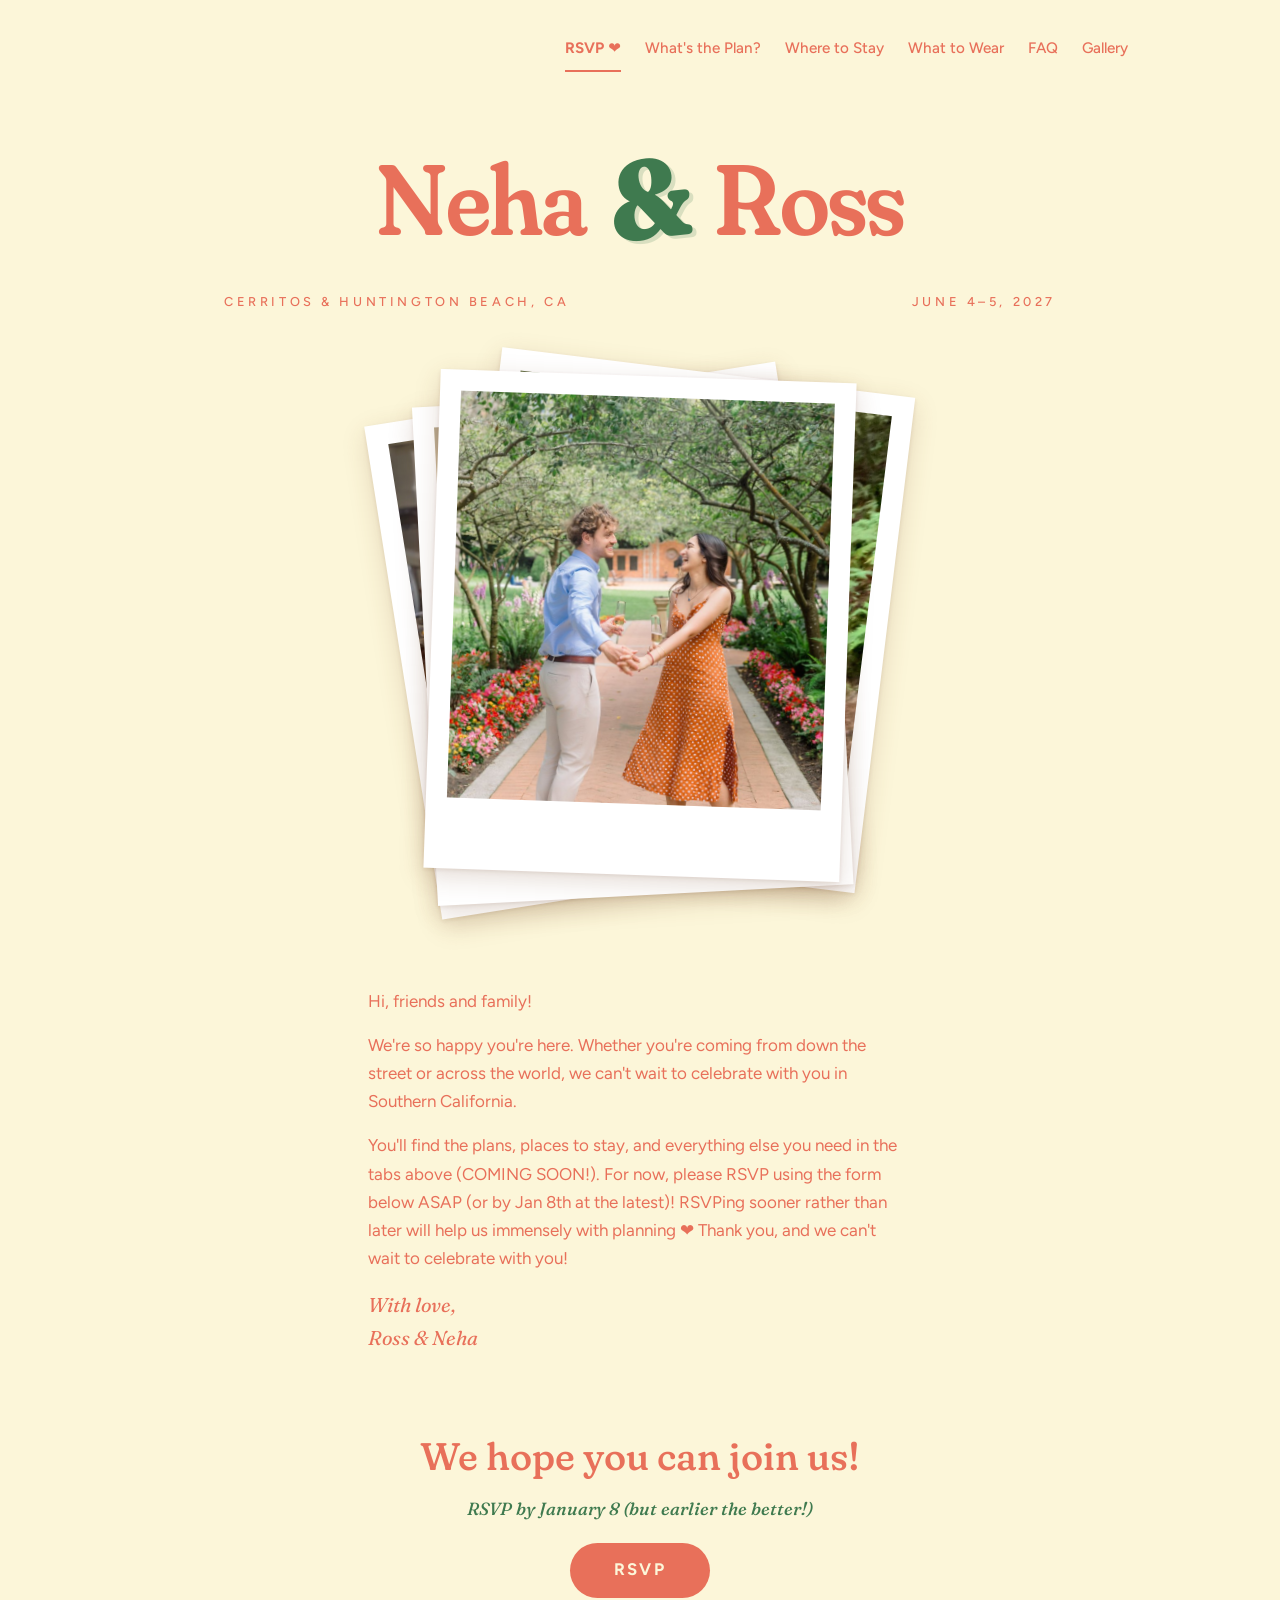
==== index.html @ 34937828 "Update RSVP section, ampersand, and add link preview - Clearer & between names - <3 -> heart emoji; " ====
<!DOCTYPE html>
<html lang="en">
<head>
  <meta charset="UTF-8">
  <meta name="viewport" content="width=device-width, initial-scale=1.0">
  <title>June 4–5, 2027 | Neha &amp; Ross</title>
  <meta name="description" content="Neha Jain and Ross Kelly are getting married June 4–5, 2027, in Cerritos and Huntington Beach, California.">
  <meta property="og:type" content="website">
  <meta property="og:title" content="Neha &amp; Ross · June 4–5, 2027">
  <meta property="og:description" content="Wedding details and RSVP. We can't wait to celebrate with you in Southern California!">
  <meta property="og:url" content="https://nehajain1120.github.io/neha-ross-wedding/">
  <meta property="og:image" content="https://nehajain1120.github.io/neha-ross-wedding/images/share.jpg">
  <meta property="og:image:width" content="1200">
  <meta property="og:image:height" content="630">
  <meta name="twitter:card" content="summary_large_image">
  <meta name="theme-color" content="#FCF6D9">
  <link rel="preconnect" href="https://fonts.googleapis.com">
  <link rel="preconnect" href="https://fonts.gstatic.com" crossorigin>
  <link href="https://fonts.googleapis.com/css2?family=Fraunces:ital,opsz,wght,SOFT,WONK@0,9..144,100..900,0..100,0..1;1,9..144,100..900,0..100,0..1&family=Figtree:wght@400;500;600;700&display=swap" rel="stylesheet">
  <link rel="stylesheet" href="style.css?v=3">
</head>
<body>
<div class="page">
  <nav class="nav" aria-label="Main">
    <a href="index.html" aria-current="page">RSVP ❤️</a>
    <a href="schedule.html">What's the Plan?</a>
    <a href="stay.html">Where to Stay</a>
    <a href="attire.html">What to Wear</a>
    <a href="faq.html">FAQ</a>
    <a href="gallery.html">Gallery</a>
  </nav>

  <h1 class="names">Neha <span class="amp">&amp;</span> Ross</h1>
  <p class="meta"><span>Cerritos &amp; Huntington Beach, CA</span><span>June 4–5, 2027</span></p>

  <!-- Polaroid slideshow: photos live in /images (photo-01.jpg to photo-14.jpg);
       slideshow.js cycles through them. Last figure is the top of the stack. -->
  <div class="stack" id="stack" role="group" aria-label="Photos of Neha and Ross">
    <figure class="polaroid"><img src="images/photo-04.jpg" alt="Neha and Ross"></figure>
    <figure class="polaroid"><img src="images/photo-03.jpg" alt="Neha and Ross"></figure>
    <figure class="polaroid"><img src="images/photo-02.jpg" alt="Neha and Ross"></figure>
    <figure class="polaroid"><img src="images/photo-01.jpg" alt="Neha and Ross"></figure>
  </div>

  <section class="section" id="note">
    <p>Hi, friends and family!</p>
    <p>We're so happy you're here. Whether you're coming from down the street or across the world, we can't wait to celebrate with you in Southern California.</p>
    <p>You'll find the plans, places to stay, and everything else you need in the tabs above (COMING SOON!). For now, please RSVP using the form below ASAP (or by Jan 8th at the latest)! RSVPing sooner rather than later will help us immensely with planning ❤️ Thank you, and we can't wait to celebrate with you!</p>
    <p class="signoff">With love,<br>Ross &amp; Neha</p>
  </section>

  <section class="section" id="rsvp">
    <h2>We hope you can join us!</h2>
    <!-- RSVP LINK: paste your Google Form link between the quotes in href below,
         replacing the "#". Example: href="https://forms.gle/yourFormId" -->
    <p class="deadline">RSVP by January 8 (but earlier the better!)</p>
    <a class="btn" href="#">RSVP</a>
  </section>
</div>
<script src="slideshow.js"></script>
</body>
</html>
---- style.css ----
:root {
  --cream: #FCF6D9;
  --coral: #E8705A;
  --green: #3F7A4F;
  --serif: "Fraunces", Georgia, serif;
  --sans: "Figtree", system-ui, -apple-system, "Segoe UI", sans-serif;
}
*, *::before, *::after { box-sizing: border-box; }
body {
  margin: 0;
  background: var(--cream);
  color: var(--coral);
  font-family: var(--sans);
  font-size: 1.0625rem;
  line-height: 1.65;
  -webkit-text-size-adjust: 100%;
}
a { color: inherit; }
:focus-visible { outline: 3px solid var(--green); outline-offset: 4px; border-radius: 4px; }

.page { max-width: 64rem; margin: 0 auto; padding: 1.75rem 1.5rem 6rem; overflow-x: clip; }

/* Navigation: top right */
.nav { position: relative; z-index: 3; display: flex; justify-content: flex-end; flex-wrap: wrap; gap: .25rem 1.5rem; }
.nav a {
  position: relative; z-index: 3; -webkit-tap-highlight-color: transparent; touch-action: manipulation;
  font-size: .95rem; font-weight: 500; text-decoration: none;
  padding: .25rem 0; border-bottom: 2px solid transparent;
  display: inline-flex; align-items: center; min-height: 2.75rem;
}
@media (hover: hover) { .nav a:hover { border-bottom-color: currentColor; } }
.nav a[aria-current="page"] { font-weight: 700; border-bottom-color: currentColor; }

/* Names */
.names {
  position: relative; z-index: 2;
  margin: clamp(2.5rem, 7vw, 5rem) 0 0;
  font-family: var(--serif);
  font-variation-settings: "SOFT" 100, "WONK" 1, "opsz" 144;
  font-weight: 600; line-height: .95; letter-spacing: -.02em;
  font-size: clamp(2.5rem, 12vw, 6.25rem);
  white-space: nowrap;
  padding-bottom: .12em;
  text-align: center;
}
.names a { text-decoration: none; }
.amp {
  display: inline-block; position: relative;
  color: var(--green);
  font-style: normal; font-weight: 800;
  font-variation-settings: "SOFT" 100, "WONK" 0, "opsz" 144;
  font-size: 1.12em; line-height: 0;
  margin: 0 .08em; letter-spacing: 0;
  transform: translateY(.03em) rotate(-6deg);
  text-shadow: .025em .03em 0 rgba(63, 122, 79, .18);
}
.names.small .amp { font-size: 1.08em; transform: translateY(.02em) rotate(-6deg); }
.names.small { font-size: clamp(2.25rem, 8vw, 3.75rem); margin-top: 2.5rem; padding-bottom: 0; text-align: center; }

/* Place + date */
.meta {
  display: flex; justify-content: space-between; gap: .5rem 2rem;
  max-width: 52rem; margin: 2rem auto 0;
  font-size: .8rem; font-weight: 500; text-transform: uppercase; letter-spacing: .28em;
}
.meta span:last-child { text-align: right; }

/* Polaroids */
.stack {
  position: relative; width: min(20rem, 78vw); aspect-ratio: 1 / 1.2;
  margin: clamp(2rem, 6vw, 4rem) auto clamp(4rem, 9vw, 7rem);
}
.polaroid {
  position: absolute; inset: 0; margin: 0;
  background: #fff; padding: 5% 5% 17%;
  box-shadow: 0 .5rem 1.5rem rgba(110, 60, 30, .18), 0 .1rem .3rem rgba(110, 60, 30, .12);
}
.polaroid { transition: transform .8s cubic-bezier(.3, .7, .2, 1); will-change: transform; }
.polaroid.no-anim { transition: none; }
.polaroid img { display: block; background: #f3ede0; width: 100%; height: 100%; object-fit: cover; }
.polaroid:nth-child(1) { transform: rotate(-9deg) translate(-8%, 2%); }
.polaroid:nth-child(2) { transform: rotate(7deg) translate(9%, -2%); }
.polaroid:nth-child(3) { transform: rotate(-3deg) translate(-2%, 4%); }
.polaroid:nth-child(4) { transform: rotate(2deg); }
.polaroid.leaving { transform: translate(105%, -6%) rotate(14deg); } /* slides out to the side, always opaque */
.polaroid.no-anim { transition: none; }
@media (min-width: 64.0625rem) { .stack { width: 26rem; } }

/* Content */
.section { max-width: 34rem; margin: 0 auto 5rem; }
.section h2 {
  font-family: var(--serif);
  font-variation-settings: "SOFT" 100, "WONK" 1;
  font-weight: 500; font-size: clamp(1.75rem, 5vw, 2.4rem); line-height: 1.15;
  margin: 0 0 1rem;
}
.section p { margin: 0 0 1rem; }
.placeholder-flag {
  display: inline-block; margin-bottom: 1rem;
  font-size: .75rem; font-weight: 600; letter-spacing: .12em;
  border: 1.5px dashed var(--coral); border-radius: 999px; padding: .1rem .8rem;
}
#rsvp { text-align: center; }
#rsvp h2, .deadline { text-wrap: balance; }
.deadline {
  display: block; margin: .25rem 0 .75rem !important;
  font-family: var(--serif); font-style: italic; font-size: 1.1rem; font-weight: 500;
  color: var(--green);
}
.signoff { font-family: var(--serif); font-style: italic; font-size: 1.25rem; }
.btn {
  display: inline-block; margin-top: .5rem;
  background: var(--coral); color: var(--cream);
  font-weight: 700; font-size: 1.05rem; letter-spacing: .12em; text-decoration: none;
  padding: .85rem 2.75rem; border-radius: 999px;
  transition: transform .15s ease;
}
.btn:hover { transform: rotate(-2deg) scale(1.04); }

/* What's the Plan? date cards */
.dates {
  display: grid; grid-template-columns: 1fr; gap: 1.5rem;
  max-width: 24rem; margin: 3rem auto 0;
}
.date-card {
  text-align: center; padding: 2rem 1.25rem 1.75rem;
  background: #fff; border: 2px solid var(--coral); border-radius: 1.5rem 1.5rem 1.5rem .4rem;
  box-shadow: .35rem .35rem 0 var(--green);
  transform: rotate(-1.5deg);
}
.date-card.alt { border-radius: 1.5rem 1.5rem .4rem 1.5rem; transform: rotate(1.5deg); }
.date-card h2 {
  margin: 0 0 .5rem; font-family: var(--serif);
  font-variation-settings: "SOFT" 100, "WONK" 1;
  font-weight: 700; font-style: italic; font-size: clamp(1.9rem, 6vw, 2.6rem); line-height: 1.1;
  color: var(--green);
}
.date-card p { margin: 0; font-weight: 500; }
.date-card a { font-weight: 700; text-decoration-thickness: 2px; text-underline-offset: .2em; }

.soon { text-align: center; margin: 4rem auto 0; }
.soon h1 {
  font-family: var(--serif); font-variation-settings: "SOFT" 100, "WONK" 1;
  font-weight: 500; font-size: clamp(2rem, 7vw, 3.25rem); margin: 0 0 .5rem;
}
.soon p { margin: 0; }

@media (max-width: 40rem) {
  .page { padding: 1.25rem 1.25rem 4rem; }
  .nav { justify-content: center; gap: 0 1.15rem; }
  .nav a { font-size: .98rem; white-space: nowrap; min-height: 2.75rem; }
  .names { margin-top: 2.25rem; }
  .meta { align-items: center; text-align: center; margin-top: 1.5rem; }
  .meta { flex-direction: column; gap: .4rem; font-size: .72rem; letter-spacing: .22em; }
  .meta span:last-child { text-align: center; }
}
@media (prefers-reduced-motion: reduce) {
  .btn { transition: none; } .btn:hover { transform: none; }
  .polaroid, .polaroid.leaving { transition: none; }
  .polaroid.leaving { transform: rotate(2deg); }
}
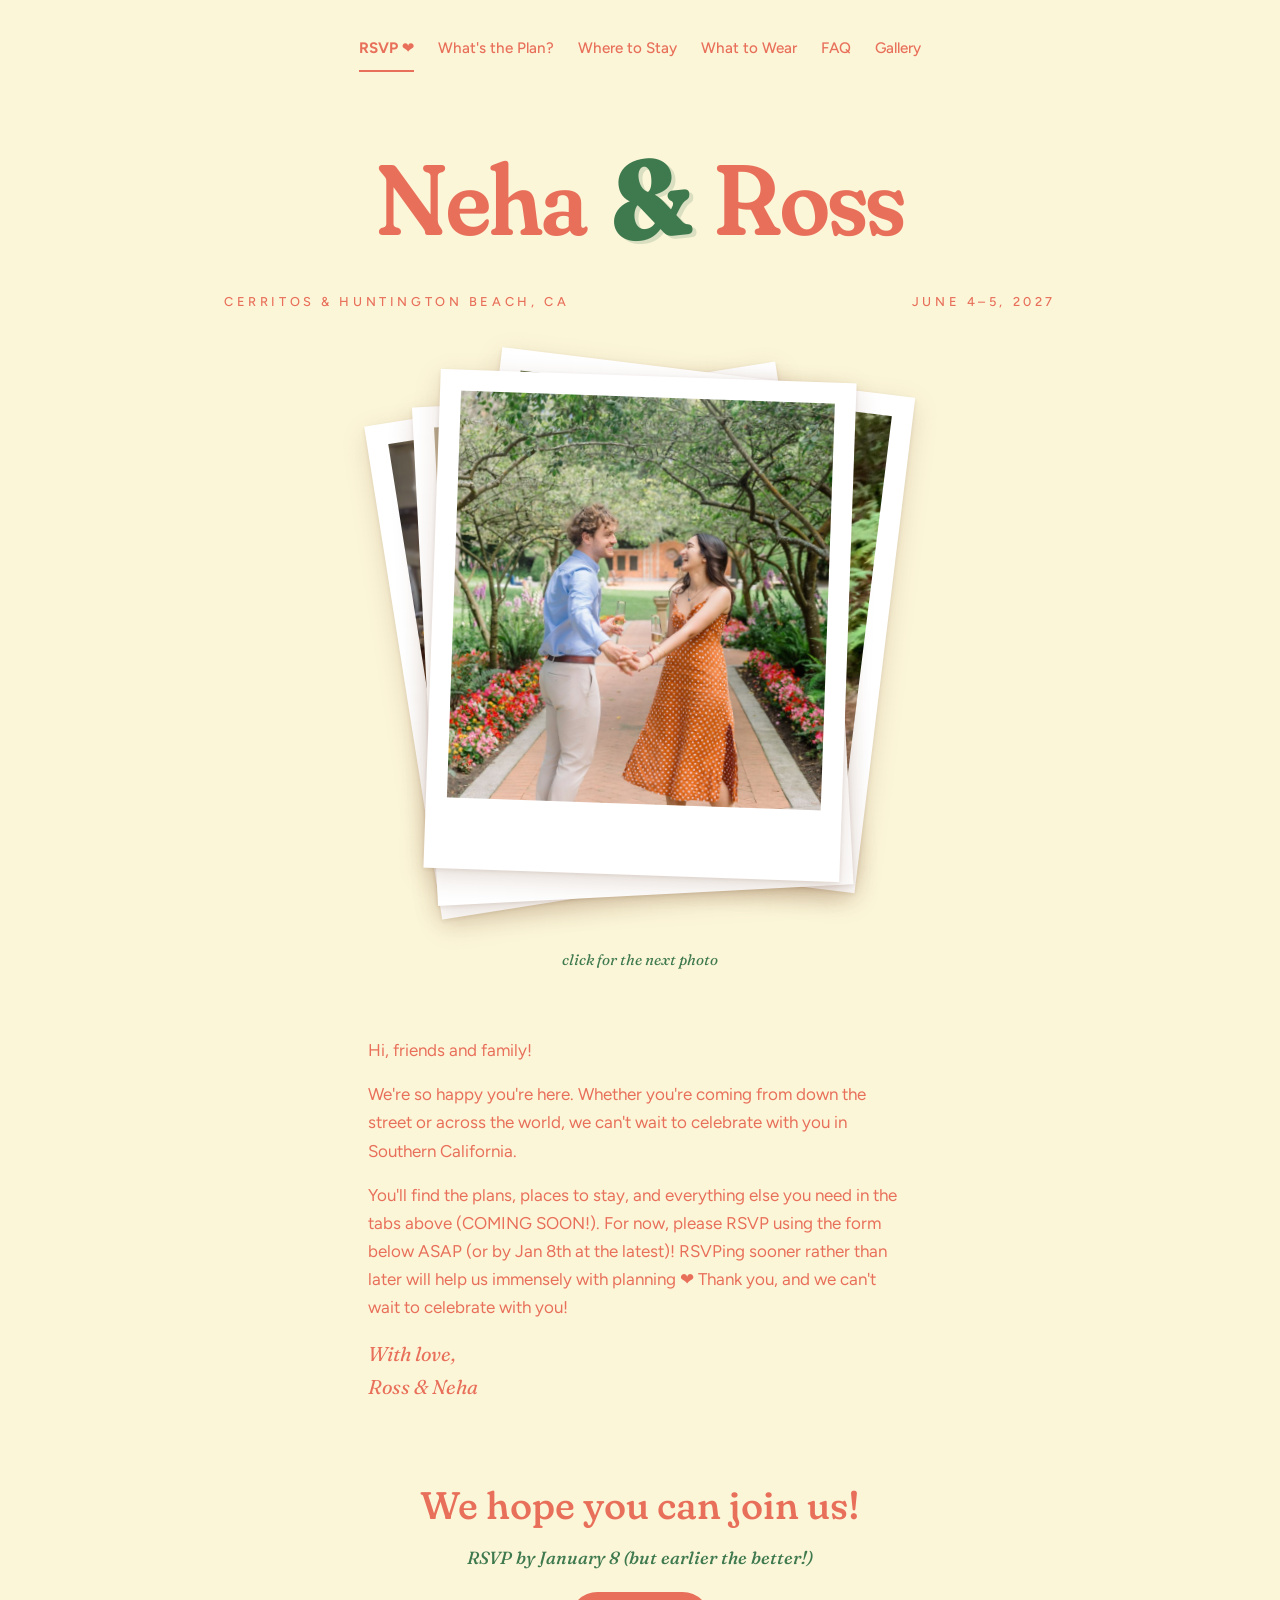
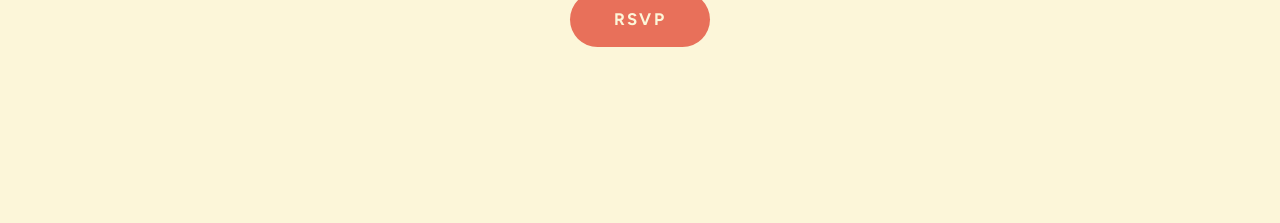
==== commit 5537511e: "Center tabs; tap, click and swipe photos on a 1.5s timer Co-Authored-By: Claude Opus 5.5 <noreply@an" ====
--- a/index.html
+++ b/index.html
@@ -17,7 +17,7 @@
   <link rel="preconnect" href="https://fonts.googleapis.com">
   <link rel="preconnect" href="https://fonts.gstatic.com" crossorigin>
   <link href="https://fonts.googleapis.com/css2?family=Fraunces:ital,opsz,wght,SOFT,WONK@0,9..144,100..900,0..100,0..1;1,9..144,100..900,0..100,0..1&family=Figtree:wght@400;500;600;700&display=swap" rel="stylesheet">
-  <link rel="stylesheet" href="style.css?v=3">
+  <link rel="stylesheet" href="style.css?v=4">
 </head>
 <body>
 <div class="page">
@@ -35,12 +35,13 @@
 
   <!-- Polaroid slideshow: photos live in /images (photo-01.jpg to photo-14.jpg);
        slideshow.js cycles through them. Last figure is the top of the stack. -->
-  <div class="stack" id="stack" role="group" aria-label="Photos of Neha and Ross">
+  <div class="stack" id="stack" role="button" tabindex="0" aria-label="Photos of Neha and Ross. Press Enter for the next photo.">
     <figure class="polaroid"><img src="images/photo-04.jpg" alt="Neha and Ross"></figure>
     <figure class="polaroid"><img src="images/photo-03.jpg" alt="Neha and Ross"></figure>
     <figure class="polaroid"><img src="images/photo-02.jpg" alt="Neha and Ross"></figure>
     <figure class="polaroid"><img src="images/photo-01.jpg" alt="Neha and Ross"></figure>
   </div>
+  <p class="photo-hint" aria-hidden="true"><span class="mouse">click for the next photo</span><span class="touch">tap or swipe for the next photo</span></p>
 
   <section class="section" id="note">
     <p>Hi, friends and family!</p>
@@ -57,6 +58,6 @@
     <a class="btn" href="#">RSVP</a>
   </section>
 </div>
-<script src="slideshow.js"></script>
+<script src="slideshow.js?v=4"></script>
 </body>
 </html>
--- a/style.css
+++ b/style.css
@@ -21,7 +21,7 @@
 .page { max-width: 64rem; margin: 0 auto; padding: 1.75rem 1.5rem 6rem; overflow-x: clip; }
 
 /* Navigation: top right */
-.nav { position: relative; z-index: 3; display: flex; justify-content: flex-end; flex-wrap: wrap; gap: .25rem 1.5rem; }
+.nav { position: relative; z-index: 3; display: flex; justify-content: center; flex-wrap: wrap; gap: .25rem 1.5rem; }
 .nav a {
   position: relative; z-index: 3; -webkit-tap-highlight-color: transparent; touch-action: manipulation;
   font-size: .95rem; font-weight: 500; text-decoration: none;
@@ -75,15 +75,22 @@
   background: #fff; padding: 5% 5% 17%;
   box-shadow: 0 .5rem 1.5rem rgba(110, 60, 30, .18), 0 .1rem .3rem rgba(110, 60, 30, .12);
 }
-.polaroid { transition: transform .8s cubic-bezier(.3, .7, .2, 1); will-change: transform; }
+.polaroid { transition: transform .6s cubic-bezier(.3, .7, .2, 1); will-change: transform; }
 .polaroid.no-anim { transition: none; }
 .polaroid img { display: block; background: #f3ede0; width: 100%; height: 100%; object-fit: cover; }
 .polaroid:nth-child(1) { transform: rotate(-9deg) translate(-8%, 2%); }
 .polaroid:nth-child(2) { transform: rotate(7deg) translate(9%, -2%); }
 .polaroid:nth-child(3) { transform: rotate(-3deg) translate(-2%, 4%); }
 .polaroid:nth-child(4) { transform: rotate(2deg); }
-.polaroid.leaving { transform: translate(105%, -6%) rotate(14deg); } /* slides out to the side, always opaque */
-.polaroid.no-anim { transition: none; }
+/* Tap, click or swipe the stack to see the next photo (see slideshow.js) */
+.stack { cursor: pointer; touch-action: pan-y; user-select: none; -webkit-user-select: none; -webkit-tap-highlight-color: transparent; }
+.stack img { -webkit-user-drag: none; pointer-events: none; }
+.photo-hint {
+  margin: -2.5rem 0 4rem; text-align: center;
+  font-family: var(--serif); font-style: italic; font-size: .95rem; color: var(--green);
+}
+.photo-hint .touch { display: none; }
+@media (hover: none) { .photo-hint .mouse { display: none; } .photo-hint .touch { display: inline; } }
 @media (min-width: 64.0625rem) { .stack { width: 26rem; } }
 
 /* Content */
@@ -156,6 +163,5 @@
 }
 @media (prefers-reduced-motion: reduce) {
   .btn { transition: none; } .btn:hover { transform: none; }
-  .polaroid, .polaroid.leaving { transition: none; }
-  .polaroid.leaving { transform: rotate(2deg); }
+  .polaroid { transition: none; }
 }
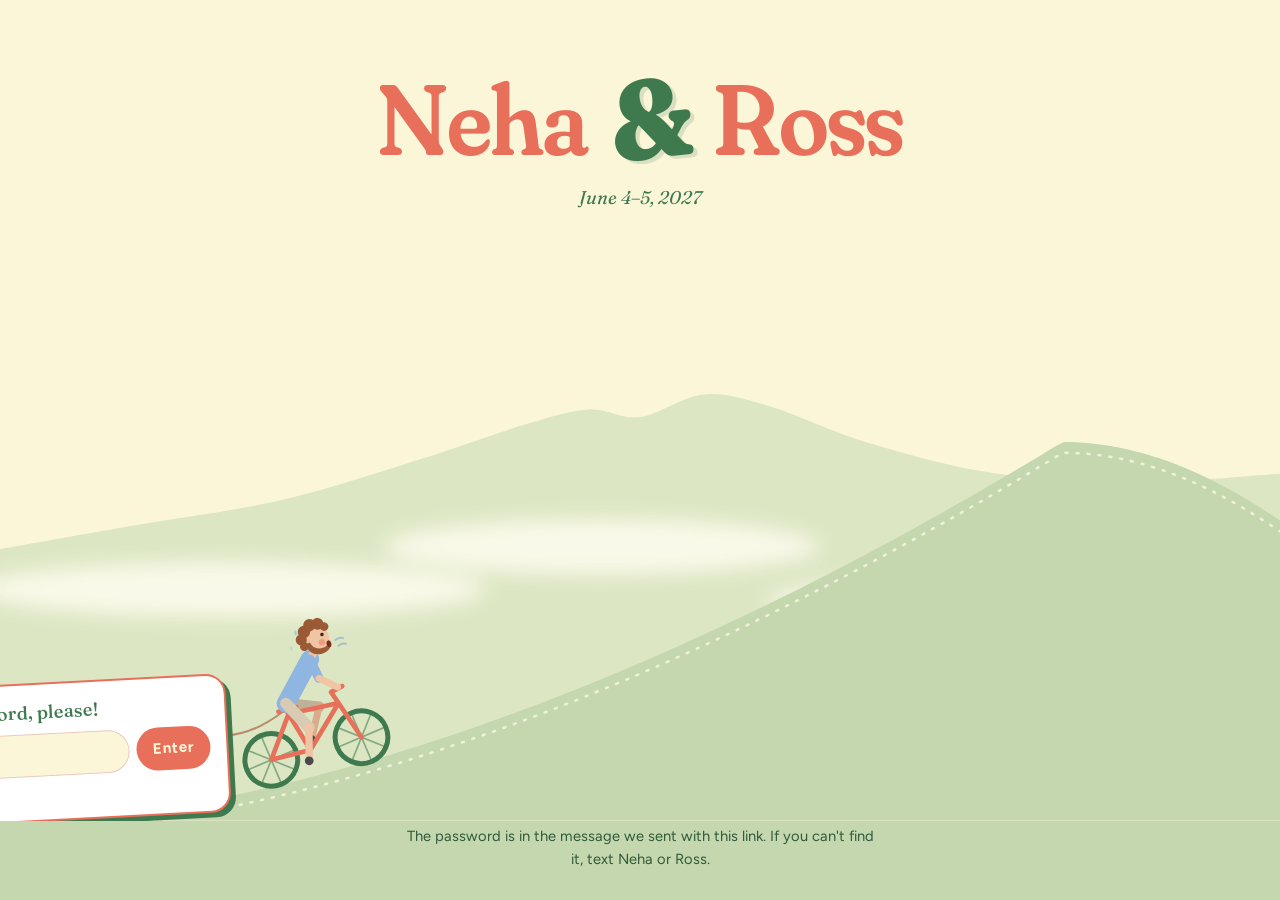
==== commit 570e35bf: "Password landing page with Ross biking up Mount Tam; 2s photo timer - welcome.html: Ross pedals up t" ====
--- a/index.html
+++ b/index.html
@@ -2,6 +2,8 @@
 <html lang="en">
 <head>
   <meta charset="UTF-8">
+  <script src="gate.js?v=1"></script>
+  <meta name="robots" content="noindex, nofollow">
   <meta name="viewport" content="width=device-width, initial-scale=1.0">
   <title>June 4–5, 2027 | Neha &amp; Ross</title>
   <meta name="description" content="Neha Jain and Ross Kelly are getting married June 4–5, 2027, in Cerritos and Huntington Beach, California.">
@@ -17,7 +19,7 @@
   <link rel="preconnect" href="https://fonts.googleapis.com">
   <link rel="preconnect" href="https://fonts.gstatic.com" crossorigin>
   <link href="https://fonts.googleapis.com/css2?family=Fraunces:ital,opsz,wght,SOFT,WONK@0,9..144,100..900,0..100,0..1;1,9..144,100..900,0..100,0..1&family=Figtree:wght@400;500;600;700&display=swap" rel="stylesheet">
-  <link rel="stylesheet" href="style.css?v=4">
+  <link rel="stylesheet" href="style.css?v=5">
 </head>
 <body>
 <div class="page">
@@ -41,7 +43,6 @@
     <figure class="polaroid"><img src="images/photo-02.jpg" alt="Neha and Ross"></figure>
     <figure class="polaroid"><img src="images/photo-01.jpg" alt="Neha and Ross"></figure>
   </div>
-  <p class="photo-hint" aria-hidden="true"><span class="mouse">click for the next photo</span><span class="touch">tap or swipe for the next photo</span></p>
 
   <section class="section" id="note">
     <p>Hi, friends and family!</p>
@@ -58,6 +59,6 @@
     <a class="btn" href="#">RSVP</a>
   </section>
 </div>
-<script src="slideshow.js?v=4"></script>
+<script src="slideshow.js?v=5"></script>
 </body>
 </html>
--- a/style.css
+++ b/style.css
@@ -85,12 +85,6 @@
 /* Tap, click or swipe the stack to see the next photo (see slideshow.js) */
 .stack { cursor: pointer; touch-action: pan-y; user-select: none; -webkit-user-select: none; -webkit-tap-highlight-color: transparent; }
 .stack img { -webkit-user-drag: none; pointer-events: none; }
-.photo-hint {
-  margin: -2.5rem 0 4rem; text-align: center;
-  font-family: var(--serif); font-style: italic; font-size: .95rem; color: var(--green);
-}
-.photo-hint .touch { display: none; }
-@media (hover: none) { .photo-hint .mouse { display: none; } .photo-hint .touch { display: inline; } }
 @media (min-width: 64.0625rem) { .stack { width: 26rem; } }
 
 /* Content */
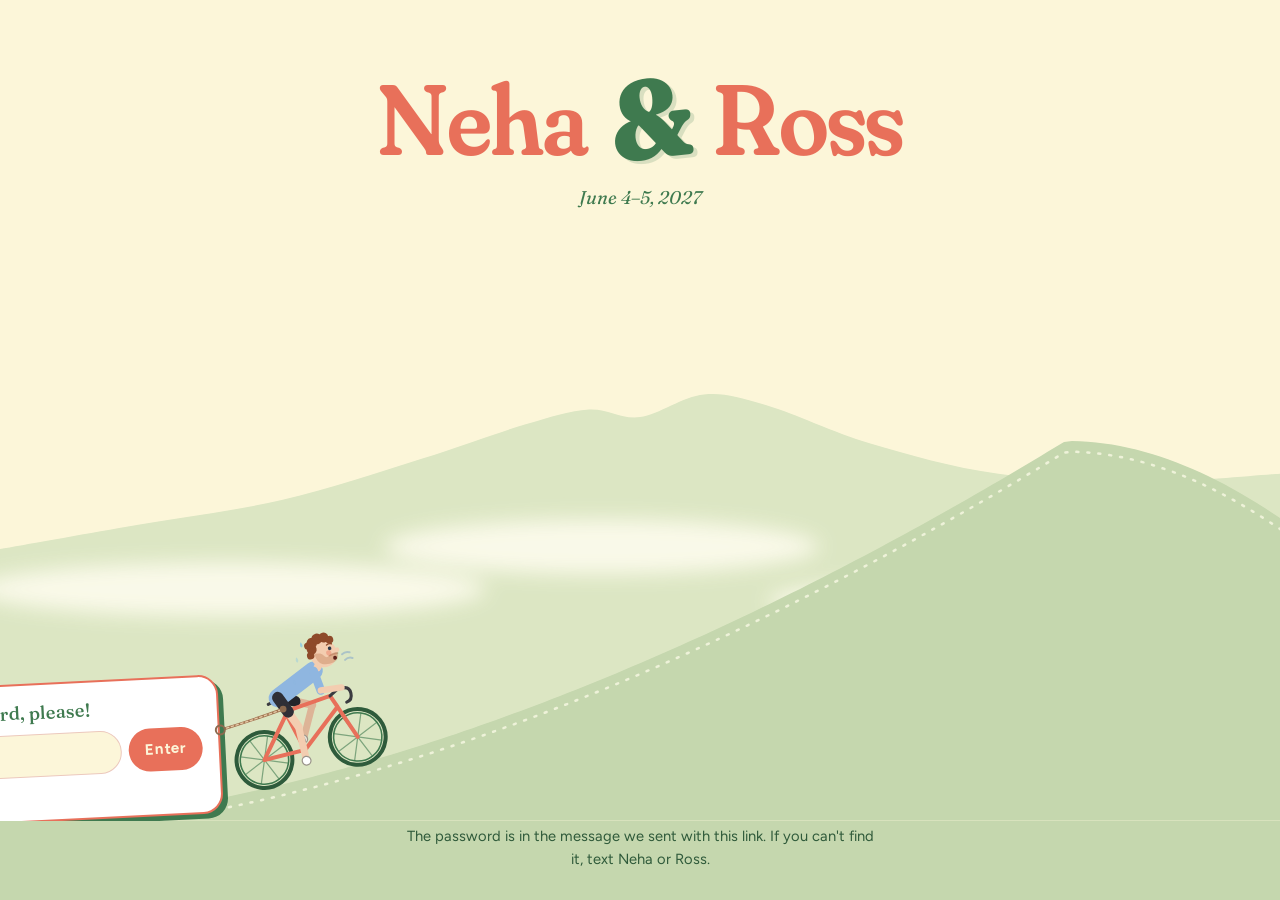
==== commit ebd58f3b: "Link RSVP button to the Google Form Co-Authored-By: Claude Opus 5.5 <noreply@anthropic.com> Claude-S" ====
--- a/index.html
+++ b/index.html
@@ -53,10 +53,9 @@
 
   <section class="section" id="rsvp">
     <h2>We hope you can join us!</h2>
-    <!-- RSVP LINK: paste your Google Form link between the quotes in href below,
-         replacing the "#". Example: href="https://forms.gle/yourFormId" -->
+    <!-- RSVP button opens the Google Form in a new tab -->
     <p class="deadline">RSVP by January 8 (but earlier the better!)</p>
-    <a class="btn" href="#">RSVP</a>
+    <a class="btn" href="https://docs.google.com/forms/d/1uxPc6C3JDdCtcmFheFLeJF2J9DA_XFXHp2sm-5fOSU4/viewform" target="_blank" rel="noopener">RSVP</a>
   </section>
 </div>
 <script src="slideshow.js?v=5"></script>
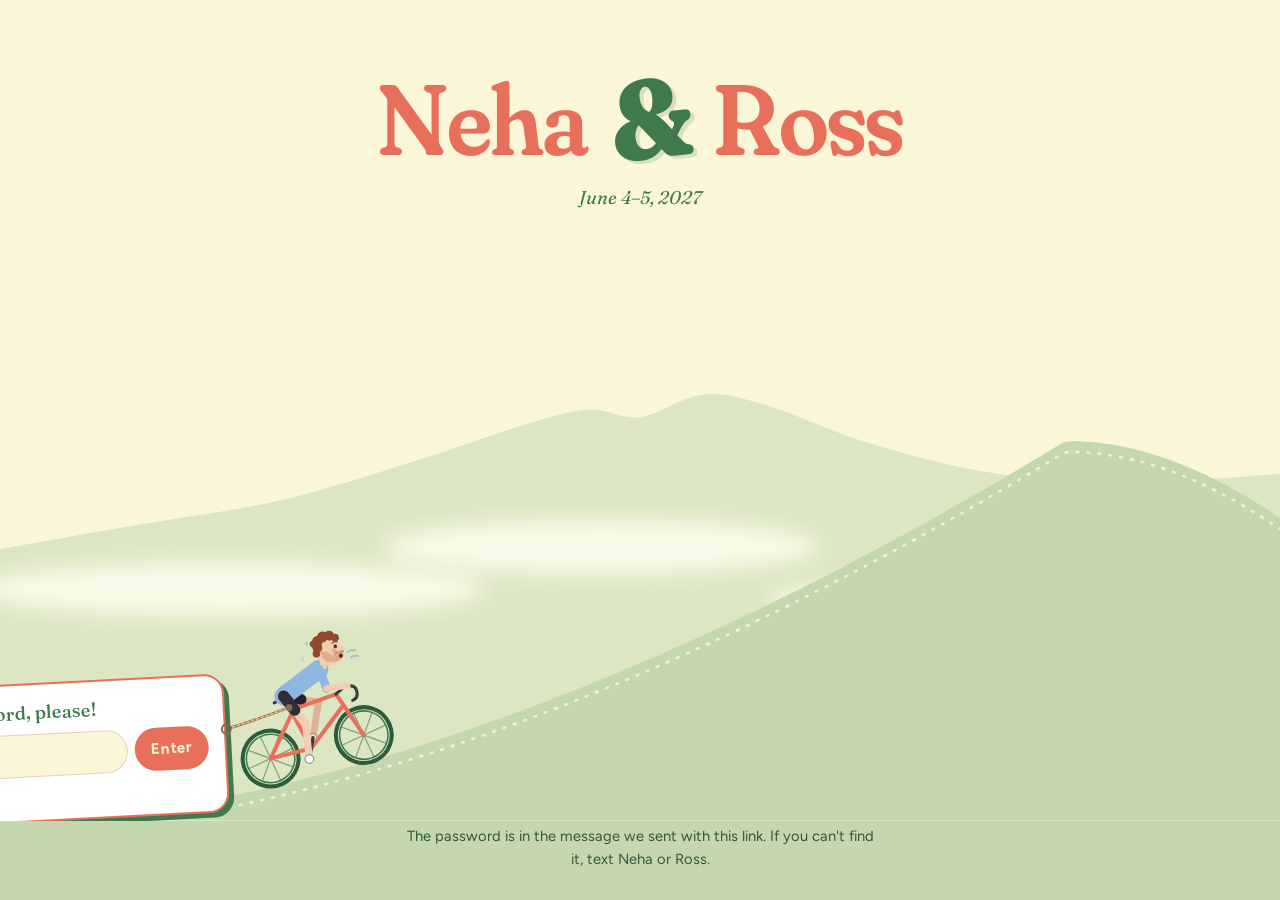
==== commit 03bb3a7e: "Use the form's public share link for the RSVP button Co-Authored-By: Claude Opus 5.5 <noreply@anthro" ====
--- a/index.html
+++ b/index.html
@@ -55,7 +55,7 @@
     <h2>We hope you can join us!</h2>
     <!-- RSVP button opens the Google Form in a new tab -->
     <p class="deadline">RSVP by January 8 (but earlier the better!)</p>
-    <a class="btn" href="https://docs.google.com/forms/d/1uxPc6C3JDdCtcmFheFLeJF2J9DA_XFXHp2sm-5fOSU4/viewform" target="_blank" rel="noopener">RSVP</a>
+    <a class="btn" href="https://docs.google.com/forms/d/e/1FAIpQLSfxX0OrSFLSScxQdx2qQWXqGFUZO4_cKB9i9kj3Ggqpb5wbPw/viewform" target="_blank" rel="noopener">RSVP</a>
   </section>
 </div>
 <script src="slideshow.js?v=5"></script>
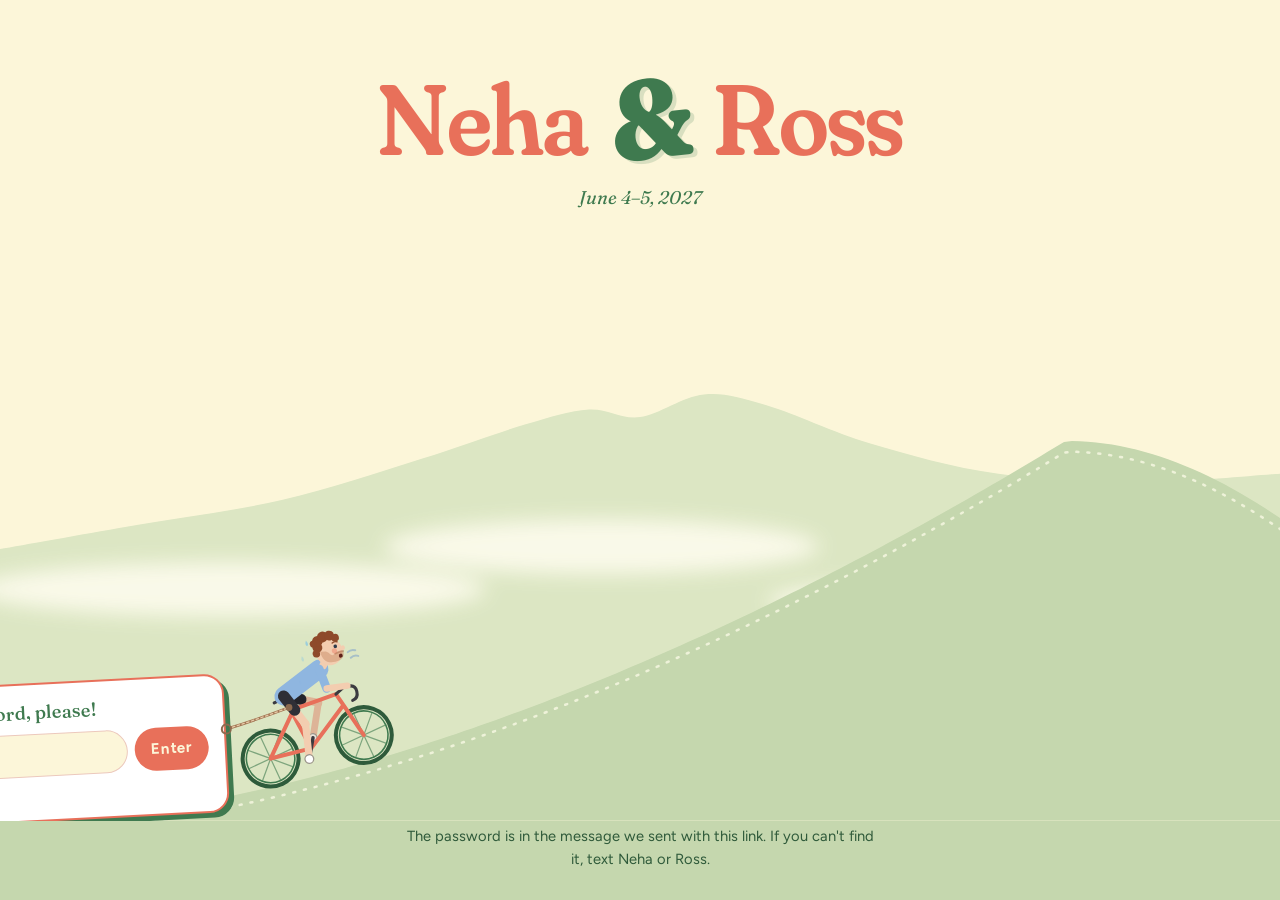
==== commit 5b1c6ceb: "Use custom domain nehaandross.com Co-Authored-By: Claude Opus 5.5 <noreply@anthropic.com> Claude-Ses" ====
--- a/index.html
+++ b/index.html
@@ -10,8 +10,8 @@
   <meta property="og:type" content="website">
   <meta property="og:title" content="Neha &amp; Ross · June 4–5, 2027">
   <meta property="og:description" content="Wedding details and RSVP. We can't wait to celebrate with you in Southern California!">
-  <meta property="og:url" content="https://nehajain1120.github.io/neha-ross-wedding/">
-  <meta property="og:image" content="https://nehajain1120.github.io/neha-ross-wedding/images/share.jpg">
+  <meta property="og:url" content="https://nehaandross.com/">
+  <meta property="og:image" content="https://nehaandross.com/images/share.jpg">
   <meta property="og:image:width" content="1200">
   <meta property="og:image:height" content="630">
   <meta name="twitter:card" content="summary_large_image">
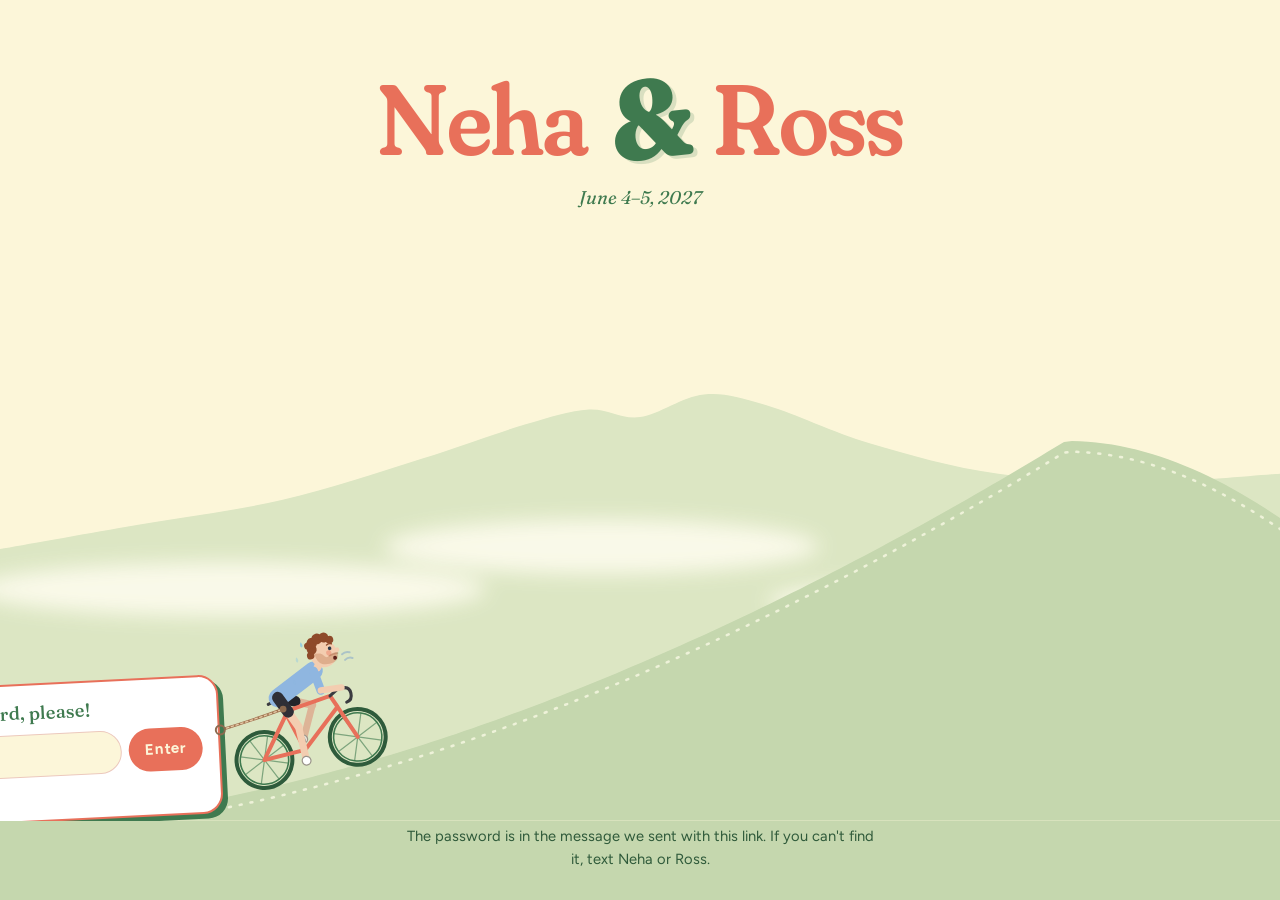
==== commit f2b3eace: "Trail map on What's the Plan? and a bike tab icon Co-Authored-By: Claude Opus 5.5 <noreply@anthropic" ====
--- a/index.html
+++ b/index.html
@@ -16,10 +16,13 @@
   <meta property="og:image:height" content="630">
   <meta name="twitter:card" content="summary_large_image">
   <meta name="theme-color" content="#FCF6D9">
+  <link rel="icon" href="favicon.svg" type="image/svg+xml">
+  <link rel="icon" href="favicon-32.png" sizes="32x32" type="image/png">
+  <link rel="apple-touch-icon" href="apple-touch-icon.png">
   <link rel="preconnect" href="https://fonts.googleapis.com">
   <link rel="preconnect" href="https://fonts.gstatic.com" crossorigin>
   <link href="https://fonts.googleapis.com/css2?family=Fraunces:ital,opsz,wght,SOFT,WONK@0,9..144,100..900,0..100,0..1;1,9..144,100..900,0..100,0..1&family=Figtree:wght@400;500;600;700&display=swap" rel="stylesheet">
-  <link rel="stylesheet" href="style.css?v=5">
+  <link rel="stylesheet" href="style.css?v=6">
 </head>
 <body>
 <div class="page">
--- a/style.css
+++ b/style.css
@@ -139,7 +139,61 @@
 .date-card p { margin: 0; font-weight: 500; }
 .date-card a { font-weight: 700; text-decoration-thickness: 2px; text-underline-offset: .2em; }
 
+/* What's the Plan? trail map (trail.js draws the dotted path) */
+.trail { position: relative; max-width: 36rem; margin: 2.5rem auto 0; }
+.trail-svg { position: absolute; inset: 0; width: 100%; height: 100%; overflow: visible; pointer-events: none; z-index: 0; }
+.trail-svg .route {
+  fill: none; stroke: var(--coral); stroke-width: 3.5; stroke-linecap: round;
+  stroke-dasharray: .1 11; opacity: .8;
+}
+.trail-svg .reveal { fill: none; stroke: #fff; stroke-width: 14; stroke-linecap: round; }
+.trail-head, .trail-row, .trail-end { position: relative; z-index: 1; }
+.trail-head { display: flex; justify-content: center; }
+.trail-head svg { display: block; width: min(15rem, 80%); height: auto; }
+.trail-head .anchor { position: absolute; left: 50%; bottom: .2rem; }
+.sign-text { font-family: var(--sans); font-weight: 800; font-size: 13px; letter-spacing: .16em; }
+.sign-text.small { font-size: 12px; letter-spacing: .08em; font-weight: 700; }
+.anchor { position: absolute; width: 1px; height: 1px; pointer-events: none; }
+.anchor.bottom { left: 50%; bottom: 0; }
+
+.trail-row { margin-top: 4.25rem; }
+.trail .date-card { position: relative; width: min(19rem, 80%); padding-top: 2.25rem; }
+.trail .date-card.left { margin-right: auto; margin-left: 2%; }
+.trail .date-card.right { margin-left: auto; margin-right: 2%; }
+.date-card .day {
+  margin: 0 0 .15rem; color: var(--coral);
+  font-size: .78rem; font-weight: 700; letter-spacing: .24em; text-transform: uppercase;
+}
+.pin {
+  position: absolute; top: -1.2rem; left: 50%; margin-left: -1.2rem;
+  width: 2.4rem; height: 2.4rem; border-radius: 50%;
+  display: grid; place-items: center;
+  background: var(--green); color: var(--cream);
+  font-family: var(--serif); font-weight: 700; font-size: 1.15rem; line-height: 1;
+  border: 3px solid var(--cream); box-shadow: 0 0 0 2px var(--green);
+}
+.pin.heart { position: relative; top: auto; left: auto; margin: 0 auto; background: var(--coral); box-shadow: 0 0 0 2px var(--coral); }
+.deco { position: absolute; z-index: -1; pointer-events: none; }
+.deco-pines { width: 4.5rem; left: calc(2% + min(19rem, 80%) + .75rem); bottom: -.25rem; }
+.deco-bike { width: 4.25rem; right: calc(2% + min(19rem, 80%) + .6rem); bottom: -.4rem; }
+
+.trail-end { margin-top: 4.5rem; text-align: center; }
+.trail-end > svg { display: block; width: min(16rem, 80%); height: auto; margin: .35rem auto 0; }
+.trail-end-note {
+  margin: .5rem 0 0; color: var(--green);
+  font-family: var(--serif); font-style: italic; font-weight: 500; font-size: 1.2rem;
+}
+@media (max-width: 30rem) {
+  .trail .date-card { width: 82%; }
+  .trail .date-card.left { margin-left: 0; }
+  .trail .date-card.right { margin-right: 0; }
+  .deco-pines { width: 3.2rem; left: auto; right: 0; bottom: -2rem; }
+  .deco-bike { width: 3.2rem; right: auto; left: 0; bottom: -2.2rem; }
+}
+
 .soon { text-align: center; margin: 4rem auto 0; }
+.trail + .soon { margin-top: 3.5rem; }
+.trail + .soon h1 { font-size: clamp(1.6rem, 5vw, 2.25rem); }
 .soon h1 {
   font-family: var(--serif); font-variation-settings: "SOFT" 100, "WONK" 1;
   font-weight: 500; font-size: clamp(2rem, 7vw, 3.25rem); margin: 0 0 .5rem;
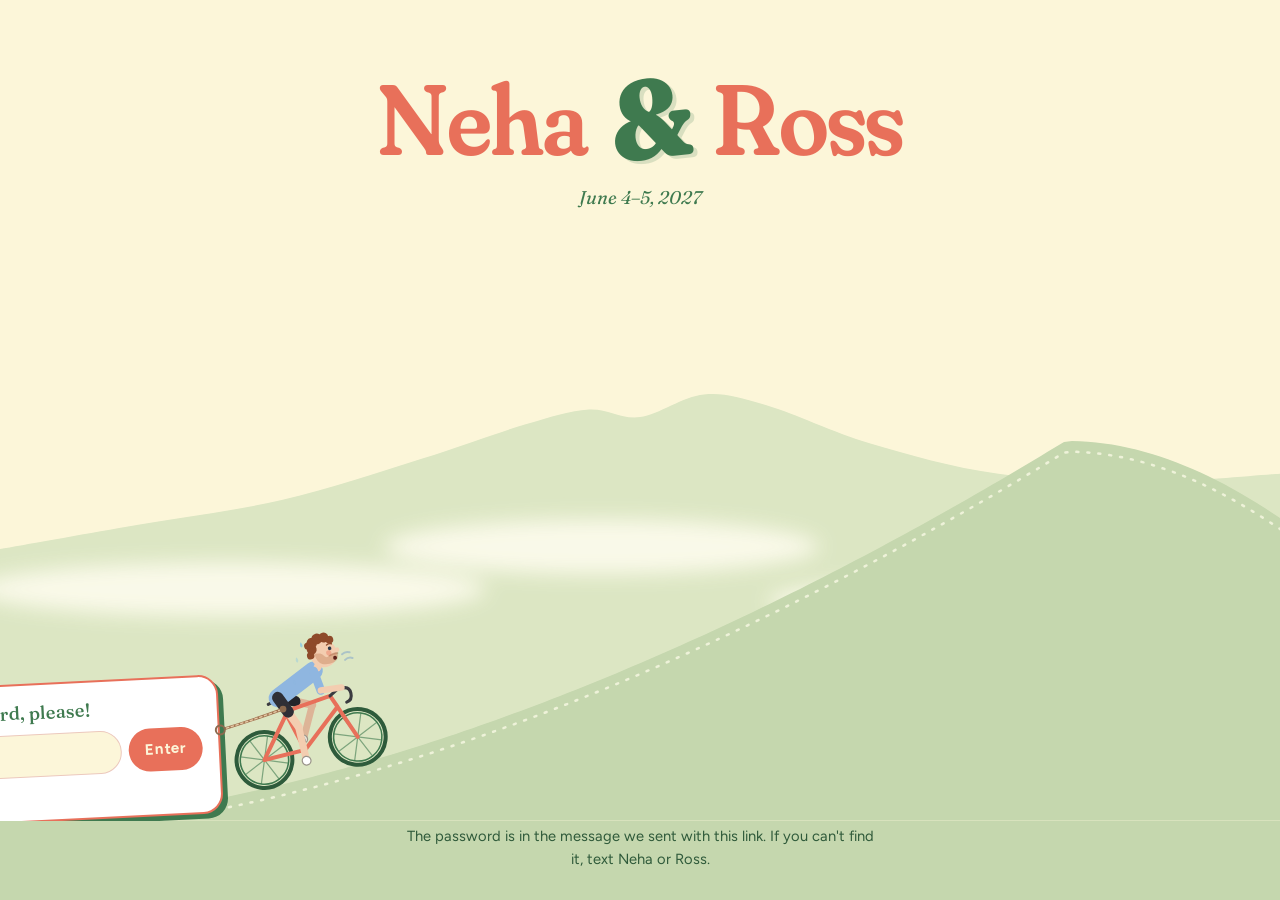
==== commit d5255fc7: "Remove beach scene at the end of the trail Co-Authored-By: Claude Opus 5.5 <noreply@anthropic.com> C" ====
--- a/index.html
+++ b/index.html
@@ -22,7 +22,7 @@
   <link rel="preconnect" href="https://fonts.googleapis.com">
   <link rel="preconnect" href="https://fonts.gstatic.com" crossorigin>
   <link href="https://fonts.googleapis.com/css2?family=Fraunces:ital,opsz,wght,SOFT,WONK@0,9..144,100..900,0..100,0..1;1,9..144,100..900,0..100,0..1&family=Figtree:wght@400;500;600;700&display=swap" rel="stylesheet">
-  <link rel="stylesheet" href="style.css?v=6">
+  <link rel="stylesheet" href="style.css?v=7">
 </head>
 <body>
 <div class="page">
--- a/style.css
+++ b/style.css
@@ -178,11 +178,6 @@
 .deco-bike { width: 4.25rem; right: calc(2% + min(19rem, 80%) + .6rem); bottom: -.4rem; }
 
 .trail-end { margin-top: 4.5rem; text-align: center; }
-.trail-end > svg { display: block; width: min(16rem, 80%); height: auto; margin: .35rem auto 0; }
-.trail-end-note {
-  margin: .5rem 0 0; color: var(--green);
-  font-family: var(--serif); font-style: italic; font-weight: 500; font-size: 1.2rem;
-}
 @media (max-width: 30rem) {
   .trail .date-card { width: 82%; }
   .trail .date-card.left { margin-left: 0; }
@@ -192,7 +187,7 @@
 }
 
 .soon { text-align: center; margin: 4rem auto 0; }
-.trail + .soon { margin-top: 3.5rem; }
+.trail + .soon { margin-top: 2.75rem; }
 .trail + .soon h1 { font-size: clamp(1.6rem, 5vw, 2.25rem); }
 .soon h1 {
   font-family: var(--serif); font-variation-settings: "SOFT" 100, "WONK" 1;
